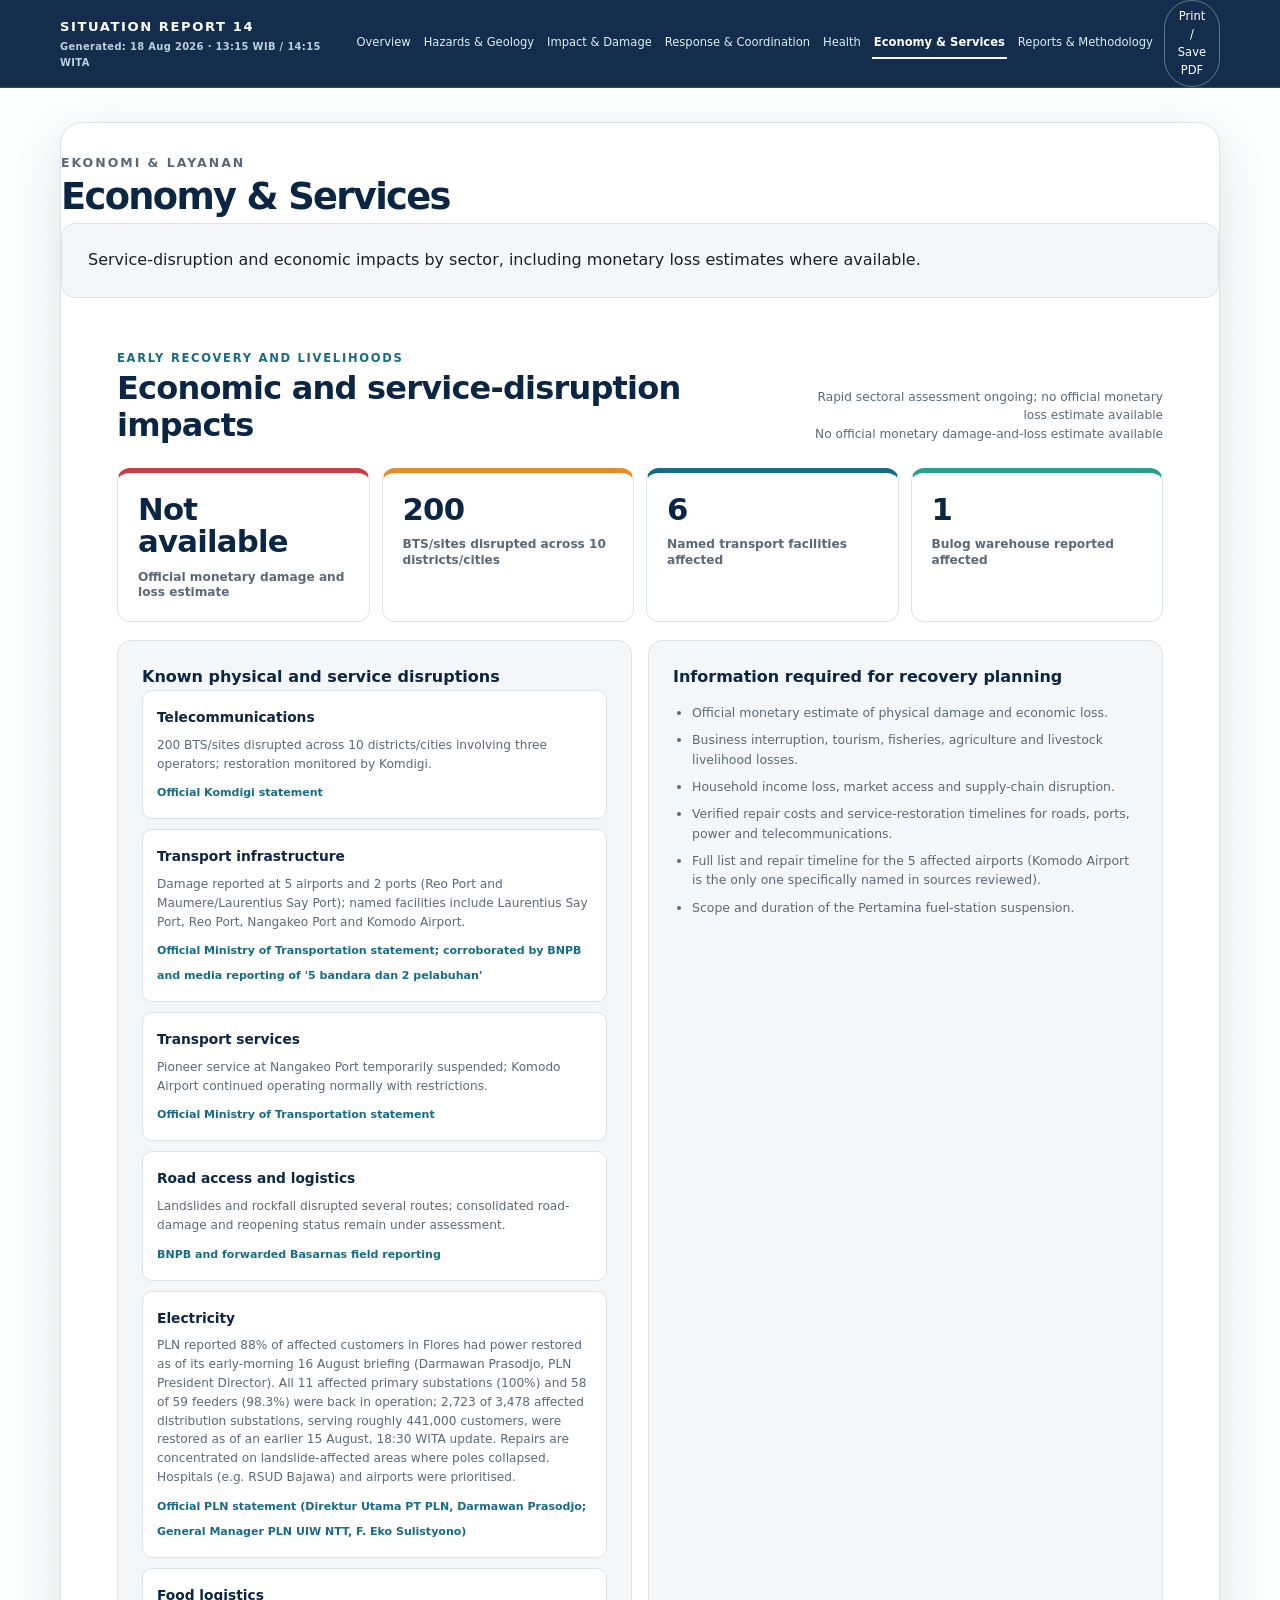
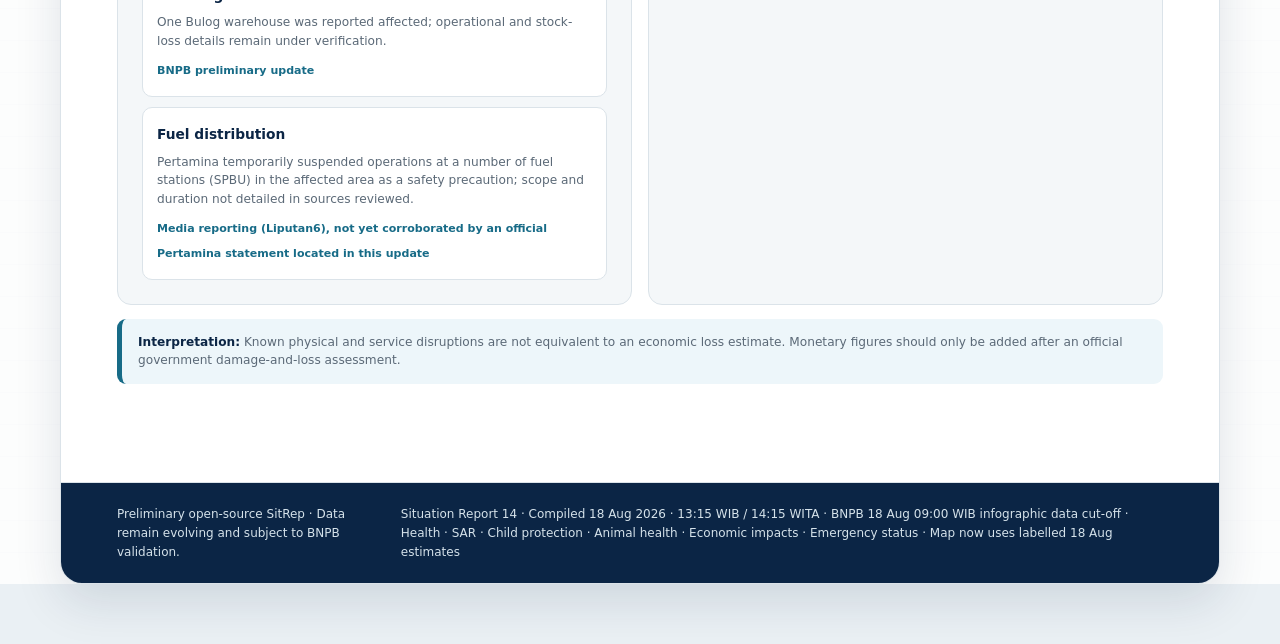
==== economy.html @ 5c8ae0ed "Restructure SitRep into thematic multi-page site (SR14) - Split single-page sitrep.html into 7 thema" ====
<!doctype html>
<html lang="en">
  <head>
    <meta charset="utf-8" />
    <meta name="viewport" content="width=device-width, initial-scale=1" />
    <meta
      name="description"
      content="Economic and service-disruption impacts of the M7.7 Flores earthquake, including monetary loss estimates and sector-by-sector status."
    />
    <meta name="theme-color" content="#0b2545" />
    <title>Ekonomi & Layanan — Flores Earthquake SitRep 14</title>
    <link rel="stylesheet" href="sitrep.css" />
    <script src="sitrep.js" defer></script>
  </head>
  <body data-page="economy">
    <header class="topbar">
      <div class="topbar-inner">
        <div class="brand">
          <span id="topbar-report-number">Situation Report 14</span>
          <time id="topbar-generated-time" datetime="2026-08-18T13:15:00+07:00">
            Generated: 18 August 2026 · 13:15 WIB / 14:15 WITA
          </time>
        </div>
        <nav class="topnav" aria-label="Situation report pages">
          <a href="index.html">Overview</a>
          <a href="hazards.html">Hazards &amp; Geology</a>
          <a href="impact.html">Impact &amp; Damage</a>
          <a href="response.html">Response &amp; Coordination</a>
          <a href="health.html">Health</a>
          <a href="economy.html" class="active">Economy &amp; Services</a>
          <a href="reports.html">Reports &amp; Methodology</a>
          <button class="print-btn" type="button" onclick="window.print()">
            Print / Save PDF
          </button>
        </nav>
      </div>
    </header>

    <main class="page">
      <div class="page-header">
        <div class="eyebrow">Ekonomi &amp; Layanan</div>
        <h1>Economy &amp; Services</h1>
        <p class="summary" style="margin-top:8px">Service-disruption and economic impacts by sector, including monetary loss estimates where available.</p>
      </div>
      <div class="content">
        <section class="section" id="economic-impact">
          <div class="section-head">
            <div>
              <div class="section-kicker">Early recovery and livelihoods</div>
              <h2>Economic and service-disruption impacts</h2>
            </div>
            <div class="source-note">
              <span id="economic-status">Rapid sectoral assessment ongoing</span><br />
              No official monetary damage-and-loss estimate available
            </div>
          </div>

          <div class="sector-stat-grid">
            <article class="sector-stat" style="--accent:var(--red)">
              <strong id="economic-monetary-loss">Not available</strong><span>Official monetary damage and loss estimate</span>
            </article>
            <article class="sector-stat" style="--accent:var(--orange)">
              <strong id="economic-bts">200</strong><span>BTS/sites disrupted across 10 districts/cities</span>
            </article>
            <article class="sector-stat" style="--accent:var(--blue)">
              <strong id="economic-transport">4</strong><span>Named transport facilities affected</span>
            </article>
            <article class="sector-stat" style="--accent:var(--teal)">
              <strong id="economic-bulog">1</strong><span>Bulog warehouse reported affected</span>
            </article>
          </div>

          <div class="sector-layout">
            <article class="panel">
              <h3>Known physical and service disruptions</h3>
              <div id="economic-impact-list" class="sector-impact-list">
                <article class="sector-impact-item"><strong>Telecommunications</strong><p>200 BTS/sites disrupted across 10 districts/cities involving three operators.</p><small>Official Komdigi statement</small></article>
                <article class="sector-impact-item"><strong>Transport infrastructure</strong><p>Damage reported at Laurentius Say, Reo and Nangakeo ports and Komodo Airport.</p><small>Official Ministry of Transportation statement</small></article>
                <article class="sector-impact-item"><strong>Road access and logistics</strong><p>Landslides and rockfall disrupted several routes; consolidated reopening status remains under assessment.</p><small>BNPB and forwarded Basarnas field reporting</small></article>
              </div>
            </article>
            <article class="panel">
              <h3>Information required for recovery planning</h3>
              <ul id="economic-gaps-list" class="sector-priority-list">
                <li>Official monetary estimate of physical damage and economic loss.</li>
                <li>Business interruption, tourism, fisheries, agriculture and livestock losses.</li>
                <li>Household income loss, market access and supply-chain disruption.</li>
                <li>Verified repair costs and restoration timelines for critical services.</li>
              </ul>
            </article>
          </div>

          <div class="sector-caveat" id="economic-caveat">
            <strong>Interpretation:</strong> Known physical and service disruptions are not
            equivalent to an economic loss estimate. Monetary figures should only be added after an
            official government damage-and-loss assessment.
          </div>
        </section>

    </div>
      <footer class="footer">
        <span>Preliminary open-source SitRep · Data remain evolving and subject to BNPB validation.</span>
        <span>Situation Report 14 · Compiled 18 Aug 2026 · 13:15 WIB / 14:15 WITA · BNPB 18 Aug 09:00 WIB infographic data cut-off · Health · SAR · Child protection · Animal health · Economic impacts · Emergency status · Map now uses labelled 18 Aug estimates</span>
      </footer>
    </main>
  </body>
</html>
---- sitrep.css ----
:root {
  --navy: #0b2545;
  --blue: #176b87;
  --teal: #2a9d8f;
  --red: #c83f43;
  --orange: #e58b2a;
  --gold: #eebd45;
  --ink: #17212b;
  --muted: #5b6977;
  --line: #dbe3e9;
  --paper: #ffffff;
  --wash: #f4f7f9;
  --pale-red: #fbe9e7;
  --pale-orange: #fff2df;
  --pale-green: #e7f5f1;
  --shadow: 0 18px 48px rgba(11, 37, 69, 0.12);
}

* {
  box-sizing: border-box;
}

html {
  scroll-behavior: smooth;
  background: #eaf0f4;
}

body {
  margin: 0;
  color: var(--ink);
  background:
    linear-gradient(rgba(255, 255, 255, 0.82), rgba(255, 255, 255, 0.82)),
    repeating-linear-gradient(0deg, transparent 0 31px, rgba(11, 37, 69, 0.035) 31px 32px),
    #edf2f5;
  font-family: Inter, ui-sans-serif, system-ui, -apple-system, BlinkMacSystemFont, "Segoe UI", sans-serif;
  line-height: 1.55;
  -webkit-font-smoothing: antialiased;
}

a {
  color: var(--blue);
}

button,
a {
  -webkit-tap-highlight-color: transparent;
}

.topbar {
  position: sticky;
  top: 0;
  z-index: 20;
  background: rgba(11, 37, 69, 0.96);
  color: white;
  backdrop-filter: blur(14px);
  border-bottom: 1px solid rgba(255, 255, 255, 0.12);
}

.topbar-inner {
  width: min(1160px, calc(100% - 36px));
  min-height: 58px;
  margin: auto;
  display: flex;
  align-items: center;
  justify-content: space-between;
  gap: 20px;
}

.brand {
  font-weight: 800;
  letter-spacing: 0.12em;
  font-size: 0.82rem;
  text-transform: uppercase;
}

.brand span,
.brand time {
  display: block;
}

.brand time {
  margin-top: 2px;
  color: #bcd0dc;
  font-size: 0.62rem;
  font-weight: 650;
  letter-spacing: 0.035em;
  text-transform: none;
}

.topnav {
  display: flex;
  align-items: center;
  gap: 9px;
  font-size: 0.72rem;
  overflow-x: auto;
  scrollbar-width: none;
  -ms-overflow-style: none;
  max-width: 100%;
}

.topnav::-webkit-scrollbar {
  display: none;
}

.topnav a {
  color: #dcecf3;
  text-decoration: none;
  white-space: nowrap;
  padding: 5px 2px;
  border-bottom: 2px solid transparent;
}

.topnav a.active {
  color: #ffffff;
  font-weight: 700;
  border-bottom-color: currentColor;
}

.print-btn {
  border: 1px solid rgba(255, 255, 255, 0.34);
  color: white;
  background: transparent;
  border-radius: 999px;
  padding: 7px 12px;
  cursor: pointer;
  font: inherit;
}

.print-btn:hover,
.print-btn:focus-visible {
  background: white;
  color: var(--navy);
}

.page {
  width: min(1160px, calc(100% - 36px));
  margin: 34px auto 60px;
  background: var(--paper);
  border: 1px solid var(--line);
  border-radius: 22px;
  box-shadow: var(--shadow);
  overflow: hidden;
}

.hero {
  padding: 56px 56px 38px;
  background:
    radial-gradient(circle at 92% 10%, rgba(42, 157, 143, 0.16), transparent 25%),
    linear-gradient(135deg, #f9fbfc, #ffffff 64%);
  border-bottom: 1px solid var(--line);
}

.eyebrow {
  color: var(--red);
  font-size: 0.78rem;
  font-weight: 800;
  letter-spacing: 0.16em;
  text-transform: uppercase;
}

.hero-grid {
  display: grid;
  grid-template-columns: minmax(0, 1fr) 260px;
  align-items: end;
  gap: 38px;
}

h1 {
  max-width: 830px;
  margin: 12px 0 12px;
  color: var(--navy);
  font-size: clamp(2.3rem, 5.5vw, 4.8rem);
  line-height: 0.98;
  letter-spacing: -0.045em;
}

.event-meta {
  color: var(--muted);
  font-size: 0.95rem;
}

.wave {
  width: 100%;
  color: var(--teal);
  opacity: 0.92;
}

.status-row {
  margin-top: 28px;
  display: flex;
  align-items: center;
  gap: 12px;
  flex-wrap: wrap;
}

.status,
.cutoff-chip {
  display: inline-flex;
  align-items: center;
  gap: 9px;
  border-radius: 999px;
  padding: 8px 14px;
  font-size: 0.78rem;
  font-weight: 800;
  letter-spacing: 0.035em;
}

.status {
  background: var(--pale-orange);
  color: #8f2626;
  border: 1px solid #f0c37a;
}

.status::before {
  content: "";
  width: 8px;
  height: 8px;
  border-radius: 50%;
  background: var(--orange);
}

.cutoff-chip {
  color: var(--muted);
  border: 1px solid var(--line);
  background: white;
  font-weight: 650;
}

.notice {
  margin-top: 20px;
  padding: 15px 17px;
  border: 1px solid #f0c37a;
  border-left: 5px solid var(--orange);
  border-radius: 10px;
  background: var(--pale-orange);
  color: #5f3b16;
  font-size: 0.9rem;
}

.notice strong {
  color: #8f2626;
}

.content {
  padding: 0 56px 54px;
}

.metrics {
  display: grid;
  grid-template-columns: repeat(4, minmax(0, 1fr));
  gap: 11px;
  margin: 32px 0 46px;
}

.page-header {
  padding: 30px 0 8px;
}

.page-header .eyebrow {
  color: var(--muted);
}

.page-header h1 {
  margin: 6px 0 0;
  font-size: clamp(1.6rem, 3.4vw, 2.3rem);
}

.topic-nav {
  display: grid;
  grid-template-columns: repeat(3, minmax(0, 1fr));
  gap: 14px;
  margin: 8px 0 46px;
}

.topic-card {
  display: block;
  border: 1px solid var(--line);
  border-top: 5px solid var(--accent, var(--blue));
  border-radius: 12px;
  background: white;
  padding: 18px 18px 16px;
  text-decoration: none;
  color: inherit;
  transition: box-shadow 0.15s ease, transform 0.15s ease;
}

.topic-card:hover,
.topic-card:focus-visible {
  box-shadow: 0 6px 18px rgba(11, 37, 69, 0.12);
  transform: translateY(-1px);
}

.topic-card h3 {
  margin: 4px 0 6px;
  font-size: 1rem;
  color: var(--navy);
}

.topic-card p {
  margin: 0;
  color: var(--muted);
  font-size: 0.82rem;
  line-height: 1.4;
}

.topic-card .topic-kicker {
  font-size: 0.68rem;
  font-weight: 800;
  letter-spacing: 0.06em;
  text-transform: uppercase;
  color: var(--accent, var(--blue));
}

.metric {
  min-height: 132px;
  padding: 18px 16px 14px;
  border: 1px solid var(--line);
  border-top: 5px solid var(--accent, var(--blue));
  border-radius: 12px;
  background: white;
}

.metric-value {
  color: var(--navy);
  font-size: clamp(1.7rem, 3vw, 2.5rem);
  line-height: 1;
  font-weight: 850;
  letter-spacing: -0.04em;
}

.metric-label {
  margin-top: 12px;
  color: var(--ink);
  font-size: 0.78rem;
  font-weight: 700;
  line-height: 1.25;
}

.metric-source {
  margin-top: 9px;
  color: var(--muted);
  font-size: 0.7rem;
}

.section {
  padding: 44px 0;
  border-top: 1px solid var(--line);
  scroll-margin-top: 70px;
}

.section:first-of-type {
  border-top: 0;
}

.section-head {
  display: flex;
  align-items: end;
  justify-content: space-between;
  gap: 18px;
  margin-bottom: 24px;
}

.section-kicker {
  color: var(--blue);
  font-size: 0.72rem;
  font-weight: 800;
  letter-spacing: 0.15em;
  text-transform: uppercase;
}

h2 {
  margin: 3px 0 0;
  color: var(--navy);
  font-size: clamp(1.55rem, 2.5vw, 2.2rem);
  line-height: 1.15;
  letter-spacing: -0.025em;
}

.source-note {
  max-width: 360px;
  color: var(--muted);
  font-size: 0.76rem;
  text-align: right;
}

.summary {
  margin: 0;
  padding: 24px 26px;
  border-radius: 14px;
  background: var(--wash);
  border: 1px solid var(--line);
  font-size: 1rem;
}

.timeline {
  display: grid;
  grid-template-columns: repeat(8, 1fr);
  position: relative;
  padding-top: 12px;
  overflow: hidden;
}

.timeline::before {
  content: "";
  position: absolute;
  top: 41px;
  left: 5%;
  right: 5%;
  height: 2px;
  background: var(--blue);
}

.timeline-item {
  position: relative;
  z-index: 1;
  min-width: 0;
  text-align: center;
  font-size: 0.7rem;
}

.timeline-time {
  color: var(--navy);
  font-weight: 800;
}

.timeline-dot {
  width: 14px;
  height: 14px;
  margin: 14px auto 10px;
  border-radius: 50%;
  background: var(--accent, var(--blue));
  box-shadow: 0 0 0 5px white;
}

.timeline-label {
  max-width: 110px;
  margin: auto;
  color: var(--muted);
  line-height: 1.25;
}

.two-col {
  display: grid;
  grid-template-columns: 0.92fr 1.08fr;
  gap: 28px;
}

.panel {
  padding: 24px;
  border: 1px solid var(--line);
  border-radius: 14px;
  background: var(--wash);
}

.panel h3 {
  margin: 0 0 18px;
  color: var(--navy);
  font-size: 1.1rem;
}

.mmi-list,
.aftershock-list,
.priority-list,
.public-list {
  display: grid;
  gap: 12px;
}

.mmi-row {
  display: grid;
  grid-template-columns: 54px 1fr;
  align-items: center;
  gap: 14px;
  padding: 12px;
  border-radius: 10px;
  background: white;
  border: 1px solid var(--line);
}

.mmi {
  display: grid;
  place-items: center;
  height: 42px;
  border-radius: 8px;
  color: white;
  background: var(--accent);
  font-weight: 850;
}

.mmi-row strong,
.aftershock strong {
  color: var(--navy);
}

.small {
  color: var(--muted);
  font-size: 0.78rem;
}

.aftershock-stat {
  display: flex;
  align-items: center;
  gap: 18px;
  margin-bottom: 14px;
}

.aftershock-stat b {
  color: var(--blue);
  font-size: 3.5rem;
  line-height: 1;
}

.aftershock {
  display: grid;
  grid-template-columns: 82px 62px 1fr;
  gap: 8px;
  align-items: baseline;
  padding-bottom: 7px;
  border-bottom: 1px solid var(--line);
  font-size: 0.79rem;
}

.tsunami-list {
  display: grid;
  gap: 12px;
}

.tsunami-row {
  display: grid;
  grid-template-columns: 150px 1fr 58px;
  gap: 14px;
  align-items: center;
  font-size: 0.78rem;
}

.bar-track {
  height: 12px;
  overflow: hidden;
  border-radius: 999px;
  background: #dce6eb;
}

.bar {
  height: 100%;
  width: var(--size);
  border-radius: 999px;
  background: var(--accent, var(--teal));
}

.impact-grid,
.area-grid,
.health-grid,
.action-grid {
  display: grid;
  grid-template-columns: repeat(3, minmax(0, 1fr));
  gap: 14px;
}

.impact-card,
.area-card,
.health-card,
.action-card {
  padding: 21px;
  border-radius: 13px;
  border: 1px solid var(--accent, var(--line));
  background: var(--bg, white);
}

.impact-card h3,
.area-card h3,
.health-card h3,
.action-card h3 {
  margin: 0 0 7px;
  color: var(--navy);
  font-size: 1rem;
}

.confidence {
  display: block;
  margin-bottom: 13px;
  color: var(--accent);
  font-size: 0.7rem;
  font-weight: 800;
  letter-spacing: 0.08em;
  text-transform: uppercase;
}

.impact-card ul,
.area-card ul {
  margin: 0;
  padding-left: 18px;
  color: #394552;
  font-size: 0.82rem;
}

.impact-card li + li,
.area-card li + li {
  margin-top: 9px;
}

.area-grid {
  grid-template-columns: repeat(4, minmax(0, 1fr));
}

.area-card {
  border-top: 5px solid var(--accent);
}

.area-card p,
.health-card p,
.action-card p {
  margin: 0;
  color: var(--muted);
  font-size: 0.8rem;
}

.health-grid {
  grid-template-columns: repeat(4, minmax(0, 1fr));
}

.health-card {
  border-color: var(--line);
  background: var(--wash);
}

.action-grid {
  grid-template-columns: repeat(2, minmax(0, 1fr));
}

.action-card {
  position: relative;
  padding-left: 66px;
  border-color: var(--line);
}

.action-number {
  position: absolute;
  left: 20px;
  top: 20px;
  display: grid;
  place-items: center;
  width: 31px;
  height: 31px;
  border-radius: 50%;
  color: white;
  background: var(--accent);
  font-weight: 800;
}

.public-message {
  padding: 24px 26px;
  border: 1px solid #f0c37a;
  border-radius: 14px;
  background: var(--pale-orange);
  color: #452f19;
}

.public-message h3 {
  margin: 0 0 10px;
  color: #8f2626;
}

.sources {
  display: grid;
  grid-template-columns: repeat(2, minmax(0, 1fr));
  gap: 10px 28px;
  padding: 0;
  list-style: none;
}

.sources li {
  padding-bottom: 9px;
  border-bottom: 1px solid var(--line);
  font-size: 0.78rem;
}

.sources a {
  text-decoration: none;
}

.sources a:hover,
.sources a:focus-visible {
  text-decoration: underline;
}

.method {
  margin-top: 24px;
  padding: 20px;
  border-radius: 12px;
  background: var(--wash);
  border: 1px solid var(--line);
  color: var(--muted);
  font-size: 0.8rem;
}

.footer {
  padding: 22px 56px;
  display: flex;
  justify-content: space-between;
  gap: 20px;
  border-top: 1px solid var(--line);
  background: var(--navy);
  color: #d5e2ea;
  font-size: 0.75rem;
}


/* Near-real-time BMKG feed */
.live-feed-section {
  scroll-margin-top: 70px;
}

.live-feed-meta {
  display: grid;
  justify-items: end;
  gap: 7px;
}

.feed-status {
  display: inline-flex;
  align-items: center;
  gap: 8px;
  padding: 7px 11px;
  border-radius: 999px;
  border: 1px solid var(--line);
  background: var(--wash);
  color: var(--muted);
  font-size: 0.72rem;
  font-weight: 800;
}

.feed-status::before {
  content: "";
  width: 8px;
  height: 8px;
  border-radius: 50%;
  background: var(--gold);
}

.feed-status.is-live {
  color: #176a5e;
  background: var(--pale-green);
  border-color: #a8d8cd;
}

.feed-status.is-live::before {
  background: var(--teal);
  box-shadow: 0 0 0 4px rgba(42, 157, 143, 0.14);
}

.feed-status.is-warning {
  color: #8f5a16;
  background: var(--pale-orange);
  border-color: #f0c37a;
}

.live-feed-shell {
  overflow: hidden;
  border: 1px solid var(--line);
  border-radius: 16px;
  background: var(--wash);
}

.live-data-grid {
  display: grid;
  grid-template-columns: 0.7fr 0.7fr 1.8fr 1.15fr;
  gap: 1px;
  background: var(--line);
  border-bottom: 1px solid var(--line);
}

.live-data-card {
  min-width: 0;
  padding: 22px;
  background: white;
}

.live-data-value {
  color: var(--navy);
  font-size: clamp(1.55rem, 2.7vw, 2.35rem);
  font-weight: 850;
  line-height: 1.05;
  letter-spacing: -0.035em;
}

.live-location,
.live-potential {
  font-size: 1.05rem;
  line-height: 1.3;
  letter-spacing: -0.015em;
}

.live-data-label {
  margin-top: 10px;
  color: var(--muted);
  font-size: 0.72rem;
}

.live-recent {
  padding: 20px 22px 22px;
}

.live-recent-head {
  display: flex;
  justify-content: space-between;
  gap: 16px;
  margin-bottom: 12px;
  color: var(--navy);
  font-size: 0.78rem;
}

.live-recent-head a {
  font-weight: 750;
  text-decoration: none;
}

.recent-quakes {
  display: grid;
}

.live-quake-row {
  display: grid;
  grid-template-columns: 70px minmax(0, 1fr) 215px;
  gap: 15px;
  align-items: center;
  padding: 10px 0;
  border-top: 1px solid var(--line);
  color: var(--muted);
  font-size: 0.76rem;
}

.live-quake-row strong {
  color: var(--red);
  font-size: 1rem;
}

.live-quake-row time {
  text-align: right;
  font-variant-numeric: tabular-nums;
}

.live-disclaimer {
  margin: 12px 0 0;
  color: var(--muted);
  font-size: 0.75rem;
}

.impact-highlight {
  display: flex;
  align-items: center;
  justify-content: space-between;
  gap: 24px;
  margin-bottom: 16px;
  padding: 16px 20px;
  border: 1px solid #f0c37a;
  border-radius: 12px;
  background: var(--pale-orange);
}

.impact-highlight div {
  display: flex;
  align-items: center;
  gap: 14px;
}

.impact-highlight strong {
  color: var(--navy);
  font-size: 2rem;
  line-height: 1;
}

.impact-highlight span,
.impact-highlight p {
  color: #5f3b16;
  font-size: 0.78rem;
}

.impact-highlight p {
  margin: 0;
  text-align: right;
}

.impact-highlight code {
  font-size: 0.74rem;
}


/* Health situation dashboard */
.health-stat-grid {
  display: grid;
  grid-template-columns: repeat(4, minmax(0, 1fr));
  gap: 12px;
  margin-bottom: 18px;
}

.health-stat {
  min-height: 124px;
  padding: 20px;
  border: 1px solid var(--line);
  border-top: 5px solid var(--accent, var(--blue));
  border-radius: 13px;
  background: white;
}

.health-stat strong {
  display: block;
  color: var(--navy);
  font-size: clamp(1.6rem, 2.8vw, 2.5rem);
  line-height: 1;
  letter-spacing: -0.035em;
}

.health-stat span {
  display: block;
  margin-top: 12px;
  color: var(--muted);
  font-size: 0.76rem;
  font-weight: 700;
  line-height: 1.3;
}

.health-layout {
  display: grid;
  grid-template-columns: repeat(2, minmax(0, 1fr));
  gap: 16px;
}

.health-response-layout {
  margin-top: 16px;
}

.health-facilities-list,
.health-disease-list {
  display: grid;
  gap: 11px;
}

.health-facility-item {
  padding: 15px;
  border: 1px solid var(--line);
  border-radius: 11px;
  background: white;
}

.health-facility-head {
  display: flex;
  align-items: baseline;
  justify-content: space-between;
  gap: 12px;
  margin-bottom: 9px;
}

.health-facility-head strong {
  color: var(--navy);
  font-size: 0.9rem;
}

.health-facility-head span,
.health-facility-item small {
  color: var(--blue);
  font-size: 0.69rem;
  font-weight: 750;
}

.health-facility-item p {
  margin: 5px 0;
  color: var(--muted);
  font-size: 0.76rem;
}

.health-surveillance-status {
  margin: 0 0 13px;
  padding: 12px;
  border-radius: 9px;
  color: #5f3b16;
  background: var(--pale-orange);
  font-size: 0.76rem;
}

.disease-row {
  display: flex;
  justify-content: space-between;
  gap: 16px;
  padding: 9px 0;
  border-bottom: 1px solid var(--line);
  color: var(--muted);
  font-size: 0.76rem;
}

.disease-row strong {
  color: var(--orange);
  text-align: right;
}

.health-monitoring {
  margin-top: 16px;
  padding: 21px;
  border: 1px solid var(--line);
  border-radius: 13px;
  background: var(--wash);
}

.health-monitoring h3 {
  margin: 0 0 12px;
  color: var(--navy);
  font-size: 1rem;
}

.health-monitoring ul {
  columns: 2;
  column-gap: 34px;
  margin: 0;
  padding-left: 18px;
  color: var(--muted);
  font-size: 0.78rem;
}

.health-monitoring li {
  break-inside: avoid;
  margin-bottom: 8px;
}

.health-caveat {
  margin-top: 13px;
  padding: 14px 16px;
  border-left: 5px solid var(--blue);
  border-radius: 9px;
  background: #edf6fa;
  color: var(--muted);
  font-size: 0.76rem;
}

/* Reports and downloads */
.reports-list {
  display: grid;
  gap: 14px;
}

.report-card {
  display: grid;
  grid-template-columns: 82px minmax(0, 1fr);
  gap: 22px;
  padding: 23px;
  border: 1px solid var(--line);
  border-radius: 15px;
  background: var(--wash);
}

.report-icon {
  display: grid;
  place-items: center;
  align-self: start;
  width: 70px;
  height: 88px;
  border-radius: 8px 8px 18px 8px;
  color: white;
  background: var(--red);
  box-shadow: 0 9px 20px rgba(200, 63, 67, 0.18);
  font-size: 0.82rem;
  font-weight: 850;
  letter-spacing: 0.08em;
}

.report-content h3,
.briefing-card h3 {
  margin: 0 0 4px;
  color: var(--navy);
  font-size: 1.1rem;
}

.report-name {
  margin: 0 0 6px;
  color: var(--ink);
  font-weight: 700;
}

.report-meta {
  color: var(--blue);
  font-size: 0.72rem;
  font-weight: 750;
}

.report-content > p:not(.report-name),
.briefing-card p {
  margin: 11px 0 15px;
  color: var(--muted);
  font-size: 0.79rem;
}

.download-button {
  display: inline-flex;
  align-items: center;
  justify-content: center;
  width: fit-content;
  border: 1px solid var(--navy);
  border-radius: 999px;
  padding: 8px 14px;
  color: white;
  background: var(--navy);
  text-decoration: none;
  font: inherit;
  font-size: 0.76rem;
  font-weight: 800;
  cursor: pointer;
}

.download-button:hover,
.download-button:focus-visible {
  color: var(--navy);
  background: white;
}

.download-button.secondary {
  margin: 4px 7px 0 0;
  color: var(--navy);
  background: white;
}

.download-button.secondary:hover,
.download-button.secondary:focus-visible {
  color: white;
  background: var(--navy);
}

.briefing-grid {
  display: grid;
  grid-template-columns: minmax(0, 1.35fr) minmax(270px, 0.65fr);
  gap: 18px;
  margin-top: 18px;
}

.video-frame {
  position: relative;
  overflow: hidden;
  aspect-ratio: 16 / 9;
  border-radius: 14px;
  background: var(--navy);
  box-shadow: var(--shadow);
}

.video-frame iframe {
  position: absolute;
  inset: 0;
  width: 100%;
  height: 100%;
  border: 0;
}

.briefing-card {
  padding: 23px;
  border: 1px solid var(--line);
  border-radius: 14px;
  background: white;
}


/* SAR, animal health, and economic impact */
.sar-source-grid,
.sector-layout {
  display: grid;
  grid-template-columns: repeat(2, minmax(0, 1fr));
  gap: 16px;
}

.sar-source-card {
  min-width: 0;
  padding: 23px;
  border: 1px solid var(--line);
  border-top: 5px solid var(--blue);
  border-radius: 14px;
  background: var(--wash);
}

.sar-source-card:first-child {
  border-top-color: var(--orange);
}

.sar-source-head {
  display: flex;
  align-items: flex-start;
  justify-content: space-between;
  gap: 14px;
  margin-bottom: 16px;
}

.sar-source-head h3,
.sector-monitoring h3,
.sector-layout .panel h3 {
  margin: 0;
  color: var(--navy);
  font-size: 1rem;
}

.source-status {
  display: inline-flex;
  align-items: center;
  width: fit-content;
  border-radius: 999px;
  padding: 6px 9px;
  font-size: 0.67rem;
  font-weight: 800;
  line-height: 1.2;
}

.source-status-warning {
  color: #785015;
  background: var(--pale-orange);
  border: 1px solid #f0c37a;
}

.source-status-official {
  color: #176a5e;
  background: var(--pale-green);
  border: 1px solid #a8d8cd;
}

.sar-mini-grid {
  display: grid;
  grid-template-columns: repeat(3, minmax(0, 1fr));
  gap: 10px;
  margin-bottom: 14px;
}

.sar-mini-grid > div {
  padding-top: 10px;
  border-top: 1px solid var(--line);
}

.sar-mini-grid strong,
.sar-mini-grid span {
  display: block;
}

.sar-mini-grid strong {
  color: var(--navy);
  font-size: 1.7rem;
  line-height: 1;
}

.sar-mini-grid span,
.sar-source-card p,
.sar-source-card small {
  color: var(--muted);
  font-size: 0.74rem;
}

.source-action {
  display: inline-flex;
  margin-top: 5px;
  color: var(--blue);
  font-size: 0.74rem;
  font-weight: 800;
  text-decoration: none;
}

.source-action:hover,
.source-action:focus-visible {
  text-decoration: underline;
}

.sector-monitoring {
  margin-top: 16px;
  padding: 21px;
  border: 1px solid var(--line);
  border-radius: 13px;
  background: var(--wash);
}

.sector-monitoring ul,
.sector-priority-list {
  margin: 13px 0 0;
  padding-left: 19px;
  color: var(--muted);
  font-size: 0.78rem;
}

.sector-monitoring li + li,
.sector-priority-list li + li {
  margin-top: 8px;
}

.sector-caveat {
  margin-top: 14px;
  padding: 14px 16px;
  border-left: 5px solid var(--blue);
  border-radius: 9px;
  background: #edf6fa;
  color: var(--muted);
  font-size: 0.76rem;
}

.sector-caveat strong {
  color: var(--navy);
}

.sector-stat-grid {
  display: grid;
  grid-template-columns: repeat(4, minmax(0, 1fr));
  gap: 12px;
  margin-bottom: 18px;
}

.sector-stat {
  min-height: 124px;
  padding: 20px;
  border: 1px solid var(--line);
  border-top: 5px solid var(--accent, var(--blue));
  border-radius: 13px;
  background: white;
}

.sector-stat strong {
  display: block;
  overflow-wrap: anywhere;
  color: var(--navy);
  font-size: clamp(1.35rem, 2.4vw, 2.1rem);
  line-height: 1.05;
  letter-spacing: -0.025em;
}

.sector-stat span {
  display: block;
  margin-top: 12px;
  color: var(--muted);
  font-size: 0.76rem;
  font-weight: 700;
  line-height: 1.3;
}

.sector-status-list,
.sector-impact-list {
  display: grid;
  gap: 10px;
}

.sector-status-row {
  display: flex;
  align-items: flex-start;
  justify-content: space-between;
  gap: 16px;
  padding: 10px 0;
  border-bottom: 1px solid var(--line);
  color: var(--muted);
  font-size: 0.76rem;
}

.sector-status-row strong {
  color: var(--orange);
  text-align: right;
}

.sector-impact-item {
  padding: 14px;
  border: 1px solid var(--line);
  border-radius: 10px;
  background: white;
}

.sector-impact-item strong {
  color: var(--navy);
  font-size: 0.86rem;
}

.sector-impact-item p {
  margin: 6px 0;
  color: var(--muted);
  font-size: 0.76rem;
}

.sector-impact-item small {
  color: var(--blue);
  font-size: 0.69rem;
  font-weight: 750;
}


/* Affected-area OpenStreetMap */
.map-layout {
  display: grid;
  grid-template-columns: minmax(0, 1.65fr) minmax(250px, 0.55fr);
  gap: 18px;
  align-items: stretch;
}

.map-frame {
  overflow: hidden;
  min-width: 0;
  border: 1px solid var(--line);
  border-radius: 15px;
  background: #dfe9ed;
  box-shadow: var(--shadow);
}

#disaster-map {
  width: 100%;
  height: 480px;
  min-height: 360px;
  background: #dfe9ed;
}

.map-panel {
  display: flex;
  flex-direction: column;
  gap: 18px;
  padding: 21px;
  border: 1px solid var(--line);
  border-radius: 15px;
  background: var(--wash);
}

.map-stat {
  padding-bottom: 17px;
  border-bottom: 1px solid var(--line);
}

.map-stat strong,
.map-stat span {
  display: block;
}

.map-stat strong {
  color: var(--navy);
  font-size: 2.4rem;
  line-height: 1;
}

.map-stat span {
  margin-top: 8px;
  color: var(--muted);
  font-size: 0.76rem;
  font-weight: 700;
}

.map-legend {
  display: grid;
  gap: 8px;
}

.map-legend > strong {
  margin-bottom: 2px;
  color: var(--navy);
  font-size: 0.82rem;
}

.map-legend span {
  display: flex;
  align-items: center;
  gap: 9px;
  color: var(--muted);
  font-size: 0.73rem;
}

.map-swatch {
  flex: 0 0 auto;
  width: 12px;
  height: 12px;
  border: 2px solid white;
  border-radius: 50%;
  box-shadow: 0 0 0 1px rgba(11, 37, 69, 0.2);
}

.map-swatch-high {
  background: var(--red);
}

.map-swatch-medium {
  background: var(--orange);
}

.map-swatch-pending {
  background: var(--teal);
}

.map-area-list {
  display: grid;
  grid-template-columns: repeat(2, minmax(0, 1fr));
  gap: 7px;
}

.map-area-list button {
  min-width: 0;
  border: 1px solid #cbd8e0;
  border-radius: 8px;
  padding: 8px 9px;
  color: var(--navy);
  background: white;
  font: inherit;
  font-size: 0.69rem;
  font-weight: 750;
  text-align: left;
  cursor: pointer;
}

.map-area-list button:hover,
.map-area-list button:focus-visible {
  border-color: var(--blue);
  color: white;
  background: var(--blue);
  outline: none;
}

.map-caveat {
  margin: 13px 0 0;
  padding: 12px 14px;
  border-left: 5px solid var(--teal);
  border-radius: 9px;
  color: var(--muted);
  background: var(--pale-green);
  font-size: 0.74rem;
}

.map-popup {
  min-width: 215px;
}

.map-popup h3 {
  margin: 0 0 3px;
  color: var(--navy);
  font-size: 0.95rem;
}

.map-popup > p {
  margin: 0 0 9px;
  color: var(--muted);
  font-size: 0.7rem;
}

.map-popup-estimate-flag {
  color: var(--orange) !important;
  font-weight: 700;
  line-height: 1.35;
}

.map-popup-methodology {
  margin-top: 9px !important;
  padding-top: 9px;
  border-top: 1px dashed var(--line);
  line-height: 1.4;
  font-size: 0.66rem !important;
}

.map-popup dl {
  display: grid;
  grid-template-columns: minmax(0, 1fr) auto;
  gap: 5px 13px;
  margin: 0;
  font-size: 0.72rem;
}

.map-popup dt {
  color: var(--muted);
}

.map-popup dd {
  margin: 0;
  color: var(--ink);
  font-weight: 800;
  text-align: right;
}

.map-popup a {
  display: inline-block;
  margin-top: 10px;
  font-size: 0.7rem;
  font-weight: 800;
}

.leaflet-container {
  font-family: inherit;
}

.leaflet-control-attribution {
  font-size: 0.62rem;
}

@media (max-width: 980px) {
  .health-stat-grid,
  .sector-stat-grid {
    grid-template-columns: repeat(2, minmax(0, 1fr));
  }

  .health-layout,
  .briefing-grid,
  .sar-source-grid,
  .sector-layout,
  .map-layout {
    grid-template-columns: 1fr;
  }

  .live-data-grid {
    grid-template-columns: repeat(2, minmax(0, 1fr));
  }

  .metrics {
    grid-template-columns: repeat(2, 1fr);
  }

  .area-grid,
  .health-grid,
  .topic-nav {
    grid-template-columns: repeat(2, 1fr);
  }
}

@media (max-width: 760px) {
  .health-stat-grid,
  .sector-stat-grid,
  .sar-mini-grid {
    grid-template-columns: 1fr;
  }

  .health-monitoring ul {
    columns: 1;
  }

  .report-card {
    grid-template-columns: 1fr;
  }

  .report-icon {
    width: 58px;
    height: 72px;
  }

  .health-facility-head {
    align-items: flex-start;
    flex-direction: column;
  }

  .live-feed-meta {
    justify-items: start;
  }

  .live-data-grid {
    grid-template-columns: 1fr;
  }

  .live-quake-row {
    grid-template-columns: 58px minmax(0, 1fr);
  }

  .live-quake-row time {
    grid-column: 2;
    text-align: left;
  }

  .impact-highlight {
    align-items: flex-start;
    flex-direction: column;
  }

  .impact-highlight p {
    text-align: left;
  }

  .page {
    width: 100%;
    margin: 0;
    border: 0;
    border-radius: 0;
  }

  .hero,
  .content {
    padding-left: 22px;
    padding-right: 22px;
  }

  .hero-grid,
  .two-col,
  .impact-grid,
  .action-grid,
  .sources {
    grid-template-columns: 1fr;
  }

  .wave {
    display: none;
  }

  .timeline {
    min-width: 760px;
  }

  .timeline-scroll {
    overflow-x: auto;
    padding-bottom: 10px;
  }

  .section-head {
    align-items: start;
    flex-direction: column;
  }

  .source-note {
    text-align: left;
  }

  .footer {
    padding-left: 22px;
    padding-right: 22px;
    flex-direction: column;
  }
}

@media (max-width: 540px) {
  #disaster-map {
    height: 390px;
    min-height: 320px;
  }

  .map-area-list {
    grid-template-columns: 1fr;
  }

  .metrics,
  .area-grid,
  .health-grid,
  .topic-nav {
    grid-template-columns: 1fr;
  }

  .tsunami-row {
    grid-template-columns: 112px 1fr 48px;
    gap: 8px;
  }
}

@media print {
  .topbar,
  .print-btn,
  .download-button,
  .video-frame,
  .map-area-list {
    display: none !important;
  }

  html,
  body {
    background: white;
  }

  .page {
    width: 100%;
    margin: 0;
    border: 0;
    border-radius: 0;
    box-shadow: none;
  }

  .section,
  .panel,
  .impact-card,
  .area-card,
  .health-card,
  .action-card {
    break-inside: avoid;
  }
}
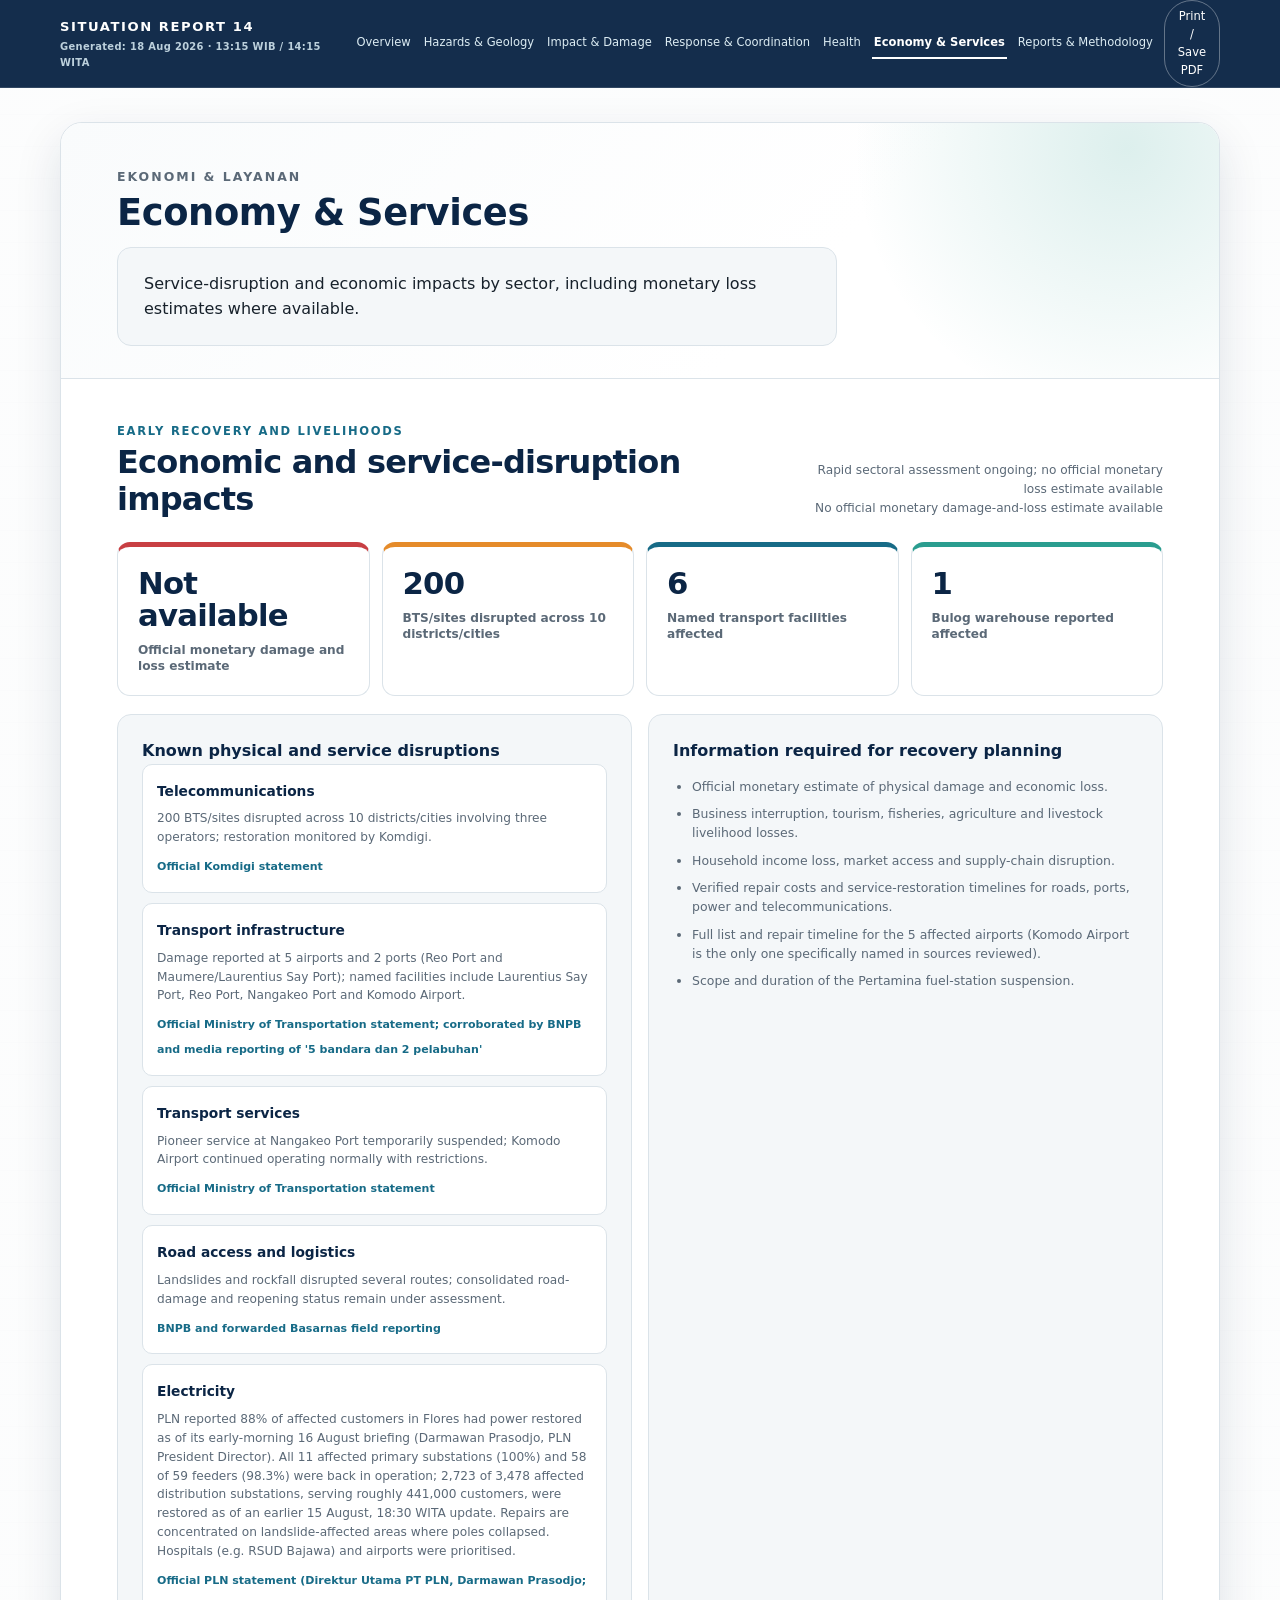
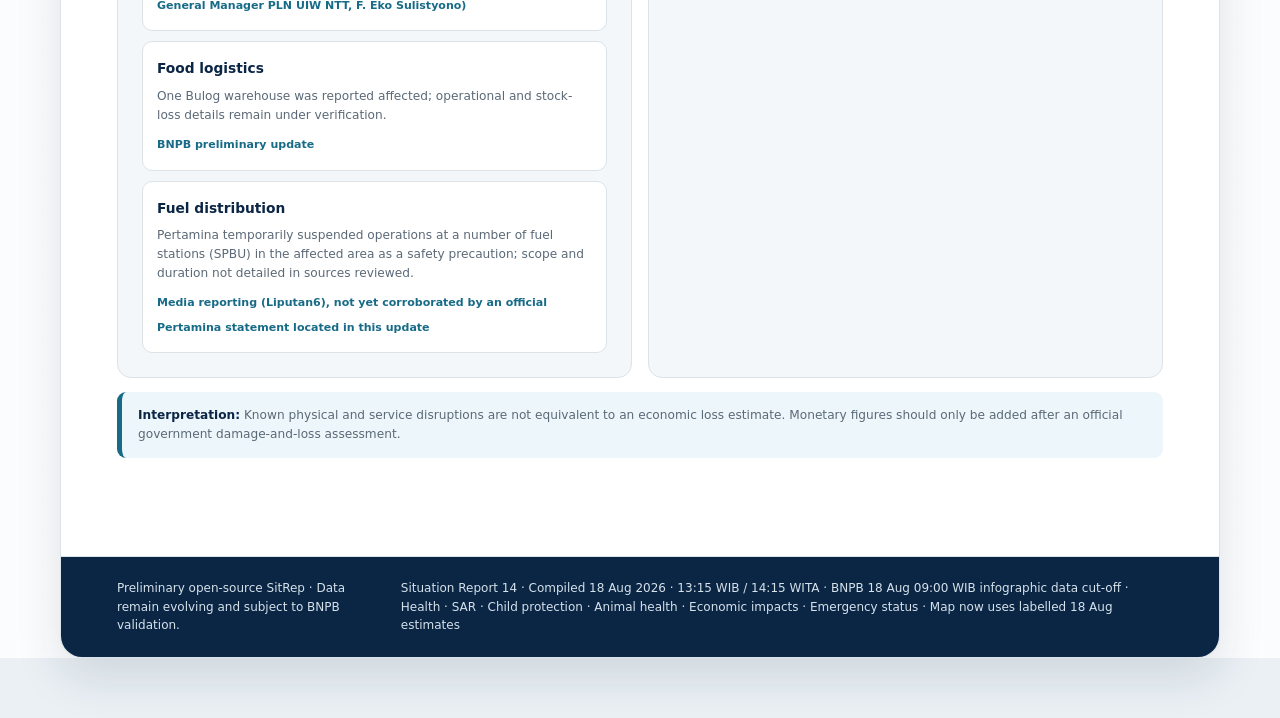
==== commit 7a92b3af: "Fix thematic page-header layout (misaligned/unpadded title) .page-header was missing the horizontal " ====
--- a/economy.html
+++ b/economy.html
@@ -40,7 +40,7 @@
       <div class="page-header">
         <div class="eyebrow">Ekonomi &amp; Layanan</div>
         <h1>Economy &amp; Services</h1>
-        <p class="summary" style="margin-top:8px">Service-disruption and economic impacts by sector, including monetary loss estimates where available.</p>
+        <p class="summary">Service-disruption and economic impacts by sector, including monetary loss estimates where available.</p>
       </div>
       <div class="content">
         <section class="section" id="economic-impact">
--- a/sitrep.css
+++ b/sitrep.css
@@ -253,7 +253,11 @@
 }
 
 .page-header {
-  padding: 30px 0 8px;
+  padding: 44px 56px 32px;
+  background:
+    radial-gradient(circle at 92% 10%, rgba(42, 157, 143, 0.16), transparent 25%),
+    linear-gradient(135deg, #f9fbfc, #ffffff 64%);
+  border-bottom: 1px solid var(--line);
 }
 
 .page-header .eyebrow {
@@ -261,8 +265,15 @@
 }
 
 .page-header h1 {
-  margin: 6px 0 0;
+  margin: 8px 0 0;
   font-size: clamp(1.6rem, 3.4vw, 2.3rem);
+  color: var(--navy);
+  letter-spacing: -0.01em;
+}
+
+.page-header .summary {
+  margin-top: 16px;
+  max-width: 720px;
 }
 
 .topic-nav {
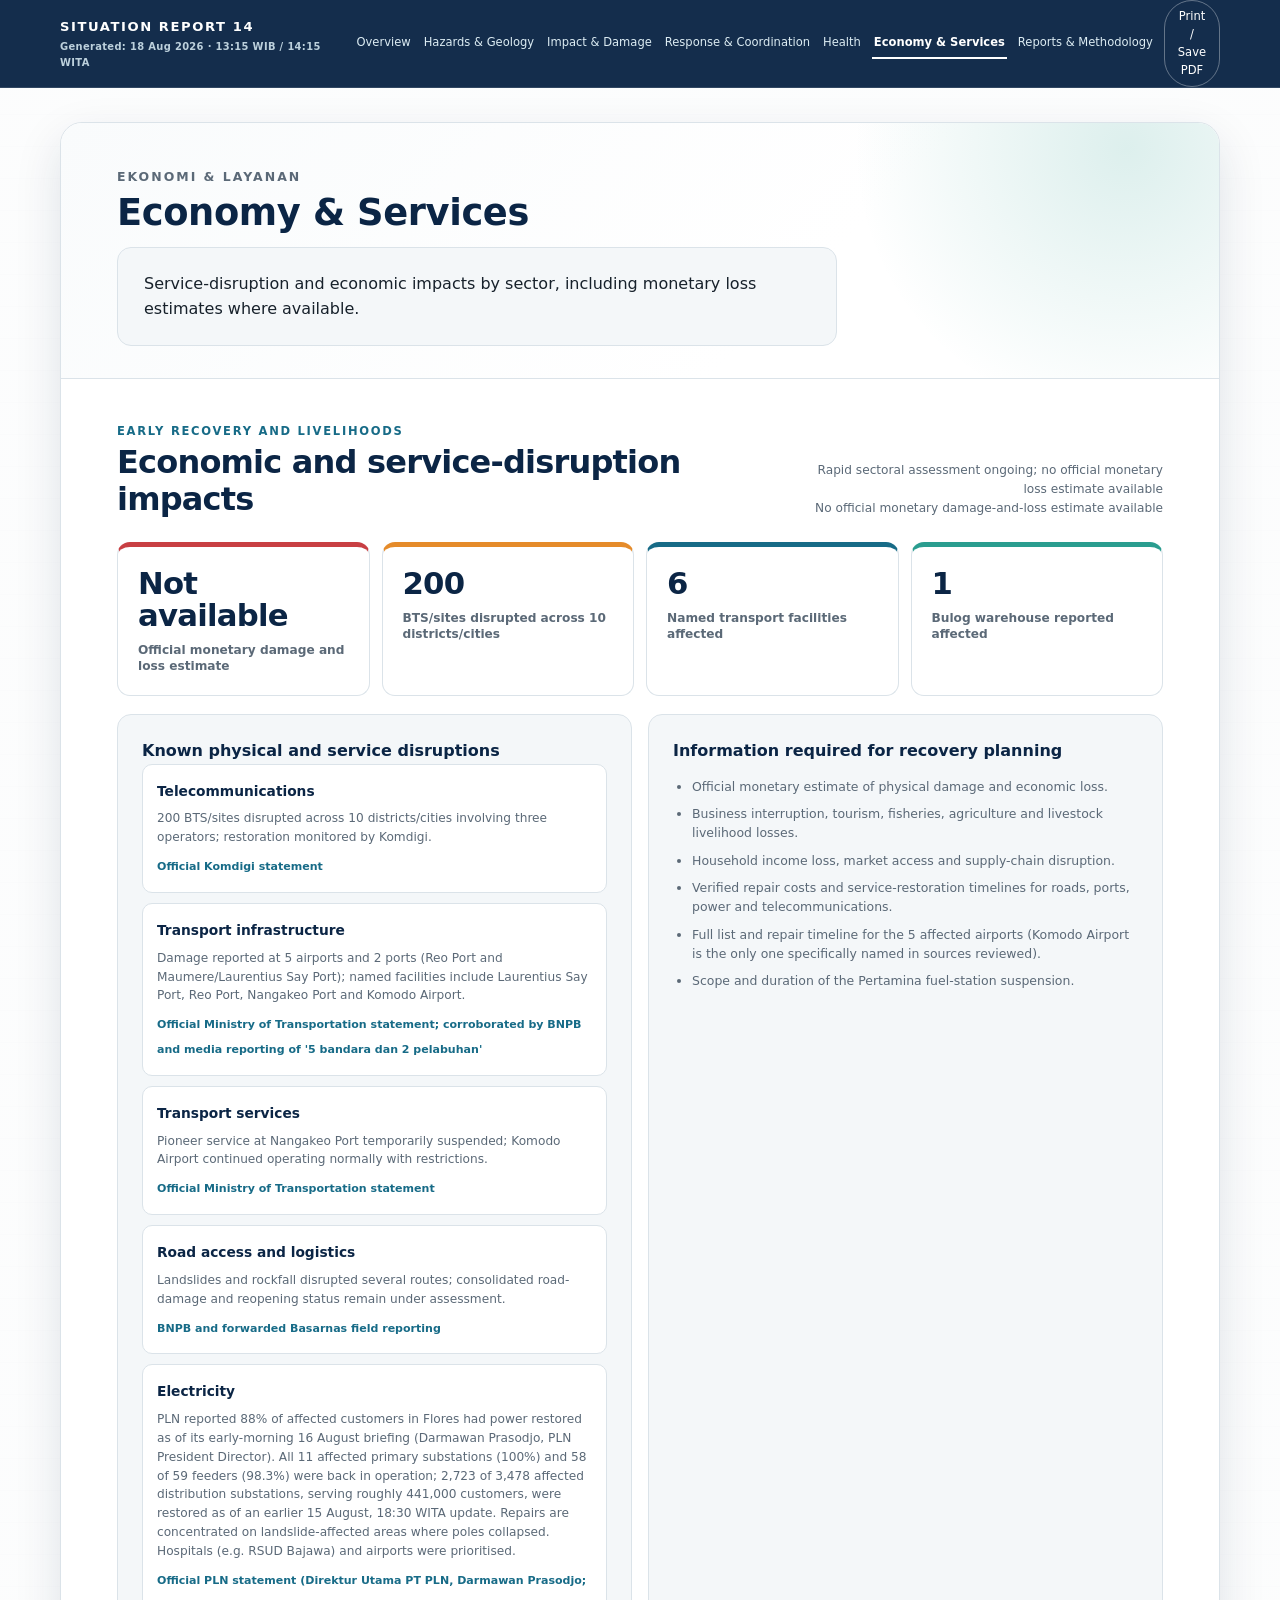
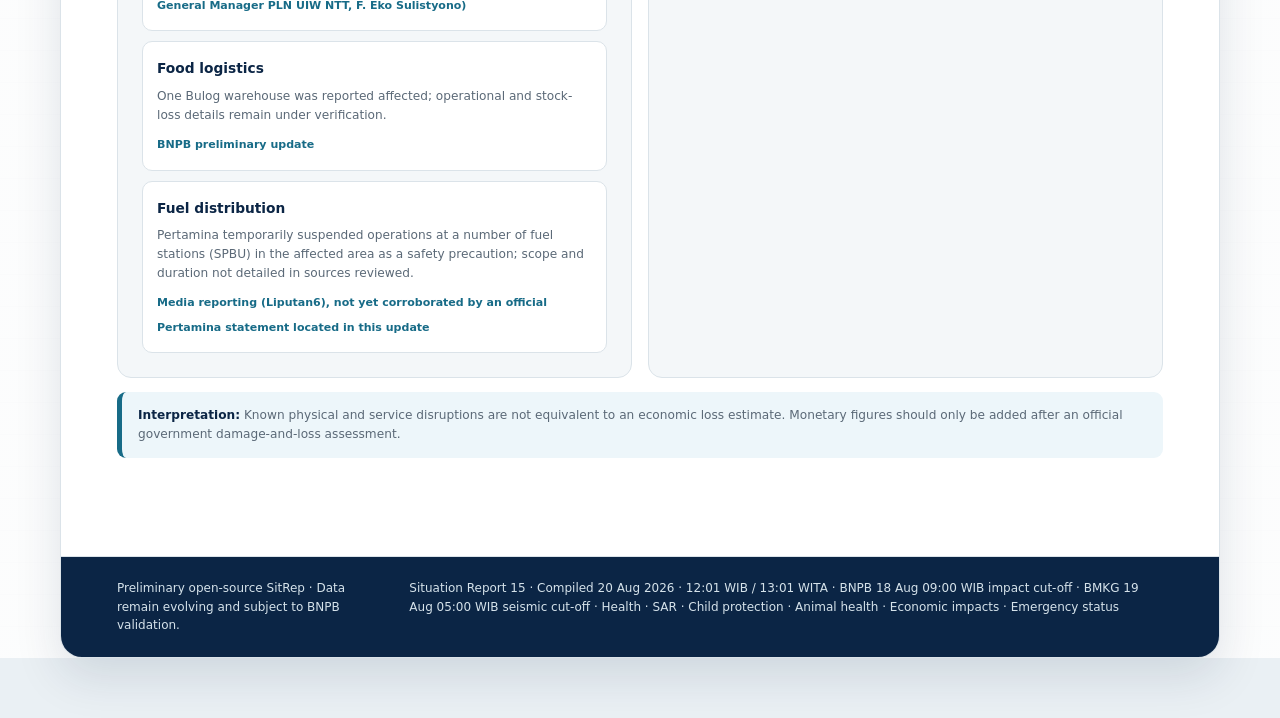
==== commit c1013620: "Publish Situation Report 15 seismic update Record the BMKG Kupang 19 August 05:00 WIB aftershock sna" ====
--- a/economy.html
+++ b/economy.html
@@ -8,17 +8,17 @@
       content="Economic and service-disruption impacts of the M7.7 Flores earthquake, including monetary loss estimates and sector-by-sector status."
     />
     <meta name="theme-color" content="#0b2545" />
-    <title>Ekonomi & Layanan — Flores Earthquake SitRep 14</title>
-    <link rel="stylesheet" href="sitrep.css" />
-    <script src="sitrep.js" defer></script>
+    <title>Ekonomi & Layanan — Flores Earthquake SitRep 15</title>
+    <link rel="stylesheet" href="sitrep.css?v=2" />
+    <script src="sitrep.js?v=2" defer></script>
   </head>
   <body data-page="economy">
     <header class="topbar">
       <div class="topbar-inner">
         <div class="brand">
-          <span id="topbar-report-number">Situation Report 14</span>
-          <time id="topbar-generated-time" datetime="2026-08-18T13:15:00+07:00">
-            Generated: 18 August 2026 · 13:15 WIB / 14:15 WITA
+          <span id="topbar-report-number">Situation Report 15</span>
+          <time id="topbar-generated-time" datetime="2026-08-20T12:01:00+07:00">
+            Generated: 20 August 2026 · 12:01 WIB / 13:01 WITA
           </time>
         </div>
         <nav class="topnav" aria-label="Situation report pages">
@@ -100,7 +100,7 @@
     </div>
       <footer class="footer">
         <span>Preliminary open-source SitRep · Data remain evolving and subject to BNPB validation.</span>
-        <span>Situation Report 14 · Compiled 18 Aug 2026 · 13:15 WIB / 14:15 WITA · BNPB 18 Aug 09:00 WIB infographic data cut-off · Health · SAR · Child protection · Animal health · Economic impacts · Emergency status · Map now uses labelled 18 Aug estimates</span>
+        <span>Situation Report 15 · Compiled 20 Aug 2026 · 12:01 WIB / 13:01 WITA · BNPB 18 Aug 09:00 WIB impact cut-off · BMKG 19 Aug 05:00 WIB seismic cut-off · Health · SAR · Child protection · Animal health · Economic impacts · Emergency status</span>
       </footer>
     </main>
   </body>
